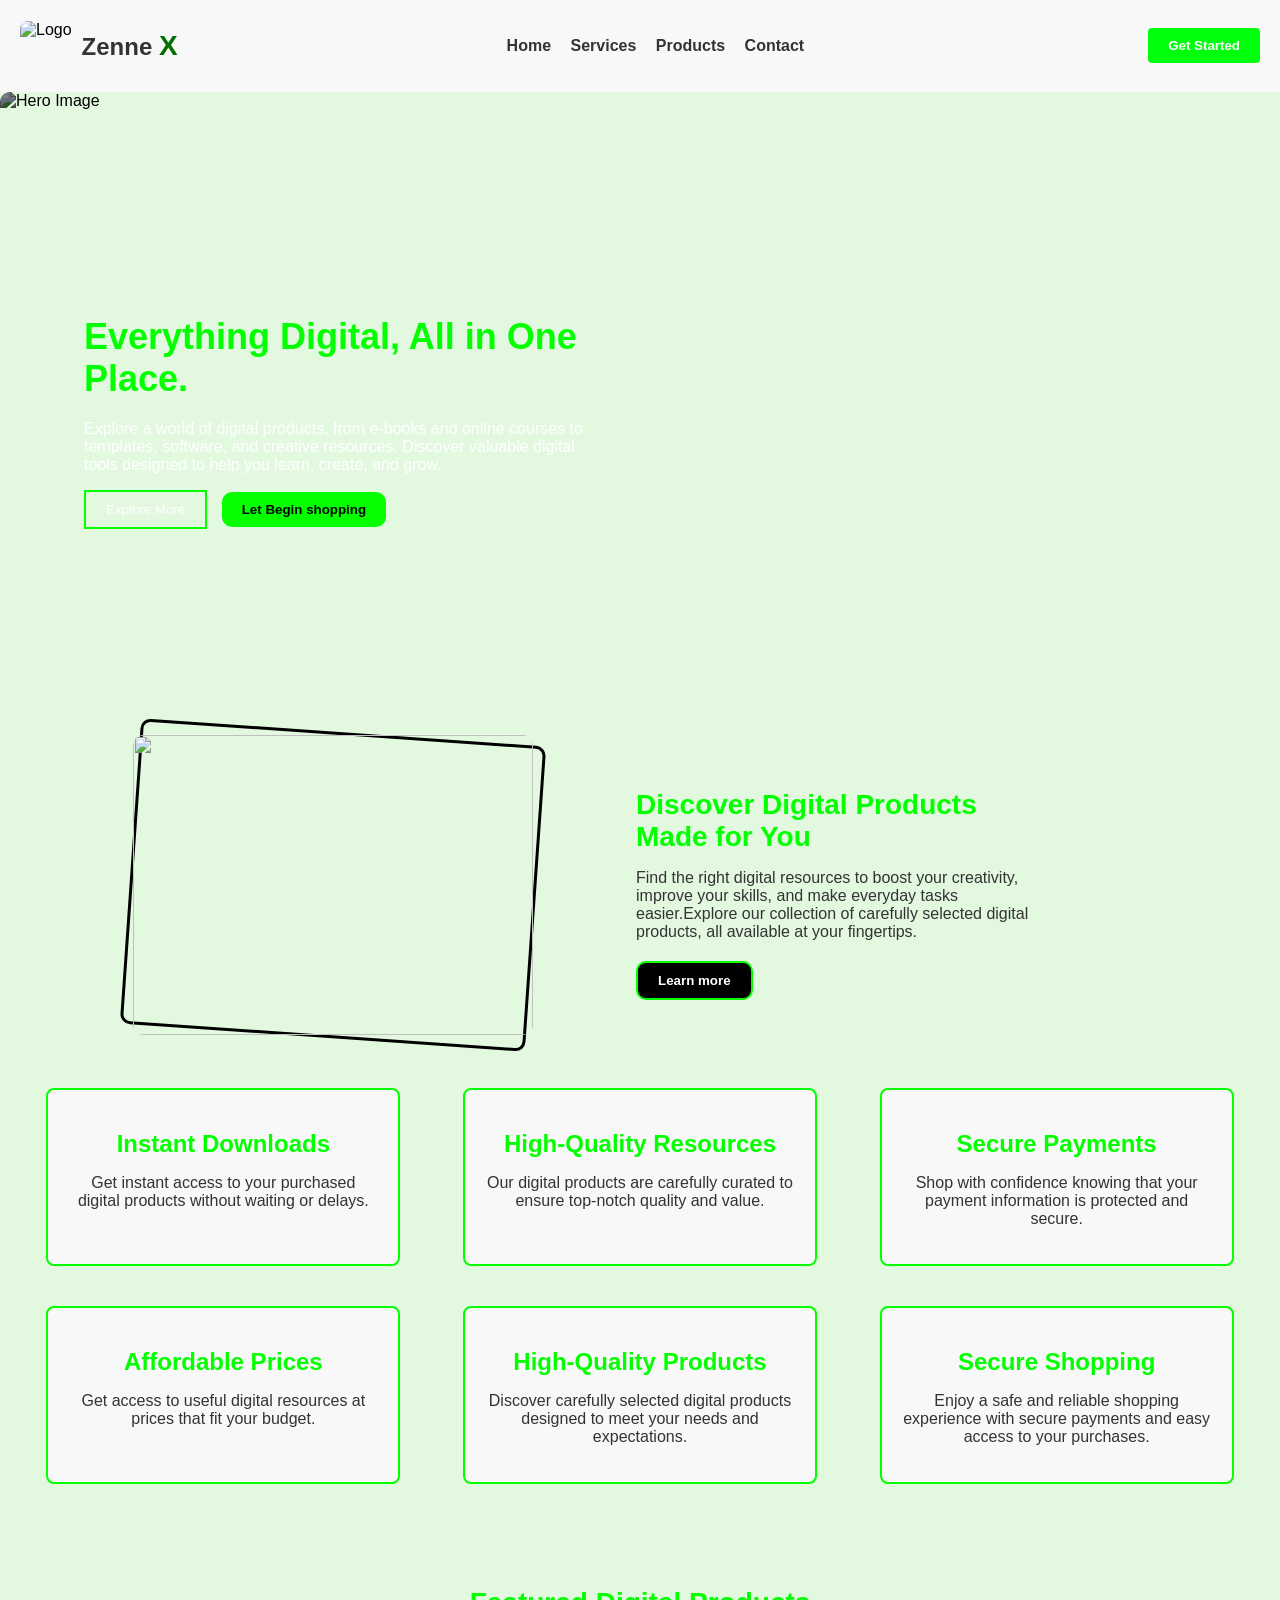
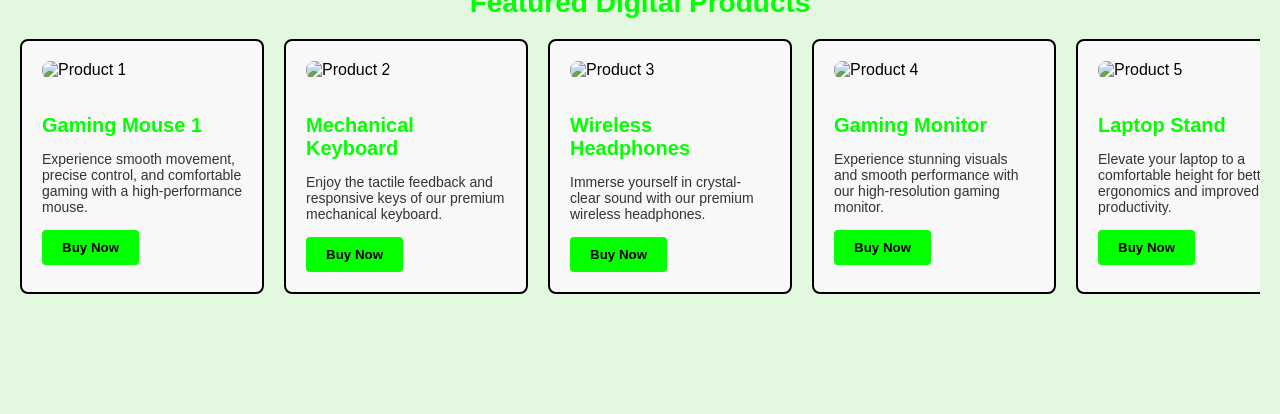
==== index.html @ 00b5488e "Ongoing Project" ====
<!DOCTYPE html>
<html lang="en">
<head>
  <meta charset="UTF-8">
  <meta name="viewport" content="width=device-width, initial-scale=1.0">
  <link rel="stylesheet" href="style.css">
  <title>New Web</title>

</head>
<body>
  <div class="header">
    <div class="logo">
      <img src="images/zennexhub.png" alt="Logo">
      <h2 class="store-name">Zenne <span class="X">X</span></h2>
    </div>
    <div class="links">
      <a href="" class="Home">Home</a>
      <a href="" class="Service">Services</a>
      <a href="" class="Products">Products</a>
      <a href="" class="Contact">Contact</a>
    </div>
    <button class="home-button">Get Started</button>
  </div>

  <div class="hero">
    <div class="hero-img-section">
      <img src="images/hero-image.jpg" alt="Hero Image" class="hero-img">
    </div>
    <div class="hero-content">
      <h1 class="hero-title">
        Everything Digital, All in One Place.
      </h1>
      <p class="hero-description">
        Explore a world of digital products, from e-books and online courses to templates, software, and creative resources. Discover valuable digital tools designed to help you learn, create, and grow.
      </p>
      <button class="hero-button">Explore More</button>
      <button class="hero-btn">Let Begin shopping</button>
    </div>
  </div>


  <div class="second-section">
    <div class="sec-image-div">
      <img src="images/sec-image.jpg" alt="" class="sec-image">
    </div>
    <div class="sec-content">
      <h1 class="sec-head">
        Discover Digital Products Made for You
      </h1>
      <p class="sec-description">
        Find the right digital resources to boost your creativity, improve your skills, and make everyday tasks easier.Explore our collection of carefully selected digital products, all available at your fingertips.
      </p>
      <button class="sec-btn">
        Learn more
      </button>
    </div>
  </div>

  <div class="third-section">
    <div class="boxes">
      <h2 class="box-head">
        Instant Downloads
      </h2>
      <p class="box-descrip">
        Get instant access to your purchased digital products without waiting or delays.
      </p>
    </div>
    <div class="boxes">
      <h2 class="box-head">
        High-Quality Resources
      </h2>
      <p class="box-descrip">
        Our digital products are carefully curated to ensure top-notch quality and value.
      </p>
    </div>
    <div class="boxes">
      <h2 class="box-head">
        Secure Payments
      </h2>
      <p class="box-descrip">
        Shop with confidence knowing that your payment information is protected and secure.
      </p>
    </div>  
  </div>

  <div class="forth-section">
    <div class="boxes">
      <h2 class="box-head">
        Affordable Prices
      </h2>
      <p class="box-descrip">
        Get access to useful digital resources at prices that fit your budget.
      </p>
    </div>
    <div class="boxes">
      <h2 class="box-head">
        High-Quality Products
      </h2>
      <p class="box-descrip">
        Discover carefully selected digital products designed to meet your needs and expectations.
      </p>
    </div>
    <div class="boxes">
      <h2 class="box-head">
        Secure Shopping
      </h2>
      <p class="box-descrip">
        Enjoy a safe and reliable shopping experience with secure payments and easy access to your purchases.  
      </p>
    </div>  
  </div>

  <div class="product-section">
    <h2 class="section-title">Featured Digital Products</h2>
    <div class="product-grid">
      <div class="product-card">
        <img src="images/Gaming mouse.jpg" alt="Product 1" class="product-image">
        <h3 class="product-title">Gaming Mouse 1</h3>
        <p class="product-description">Experience smooth movement, precise control, and comfortable gaming with a high-performance mouse.</p>
        <button class="product-button">Buy Now</button>
      </div>
      <div class="product-card">
        <img src="images/keyboard.jpg" alt="Product 2" class="product-image">
        <h3 class="product-title">Mechanical Keyboard</h3>
        <p class="product-description">Enjoy the tactile feedback and responsive keys of our premium mechanical keyboard.</p>
        <button class="product-button">Buy Now</button>
      </div>
      <div class="product-card">
        <img src="images/hearphone.jpg" alt="Product 3" class="product-image">
        <h3 class="product-title">Wireless Headphones</h3>
        <p class="product-description">Immerse yourself in crystal-clear sound with our premium wireless headphones.</p>
        <button class="product-button">Buy Now</button>
      </div>
      <div class="product-card">
        <img src="images/monitor.jpg" alt="Product 4" class="product-image">
        <h3 class="product-title">Gaming Monitor</h3>
        <p class="product-description">Experience stunning visuals and smooth performance with our high-resolution gaming monitor.</p>
        <button class="product-button">Buy Now</button>
      </div>
      <div class="product-card">
        <img src="images/stand.jpg" alt="Product 5" class="product-image">
        <h3 class="product-title">Laptop Stand</h3>
        <p class="product-description">Elevate your laptop to a comfortable height for better ergonomics and improved productivity.</p>
        <button class="product-button">Buy Now</button>
      </div>
      <div class="product-card">
        <img src="images/flash.jpg" alt="Product 5" class="product-image">
        <h3 class="product-title">USB Flash Drive</h3>
        <p class="product-description">High-speed USB flash drive with ample storage capacity.</p>
        <button class="product-button">Buy Now</button>
      </div>
      <div class="product-card">
        <img src="images/motherboard.jpg" alt="Product 5" class="product-image">
        <h3 class="product-title">Motherboard</h3>
        <p class="product-description">High-quality motherboard with advanced features for optimal performance.</p>
        <button class="product-button">Buy Now</button>
      </div>
    </div>
  </div>

 <!--
  <div class="fifth-section">
    <div class="fith-image-sec">
      <img src="" alt="" class="fifth-img">
    </div>
    <div class="fifth-sec-content">
      <h1 class="fifth-head">

      </h1>
      <p class="fifth-description">

      </p>
      <button class="fifth-button1">
        Contact us
      </button>
      <button class="fifth-button2">
        Request Quotes
      </button>
    </div>
  </div>
-->
</body>
</html>
---- style.css ----
body {
  margin: 0;
  font-family: Arial, sans-serif;
  padding-bottom: 100px;background-color: #e2f9e0
}
.header {
  display: flex;
  justify-content: space-between;
  align-items: center;
  padding: 10px 20px;
  background-color: #f8f8f8;
  flex-wrap: wrap;
}
.logo {
  display: flex;
  align-items: center;
  flex-wrap: wrap;
}
.logo img {
  height: 50px;
  margin-right: 10px;
  border-radius: 8px;
}
.store-name {
  font-size: 24px;
  color: #333;
}
.X {
  color: #037101;
  font-weight: bold;
  font-size: 28px;
}
.links a {
  margin-right: 15px;
  text-decoration: none;
  color: #333;
  font-weight: bold;
}
.home-button {
  padding: 10px 20px;
  background-color: rgb(0, 255, 13);
  color: white;
  border: none;
  border-radius: 4px;
  cursor: pointer;
  transition: all 0.3s ease;
  font-weight: bold;
}
.home-button:hover {
  background-color: #050505;
}
.hero {
  position: relative;
}
.hero-img-section {
  height: 600px;
}
.hero-img {
  width: 100%;
  height: 100%;
  object-fit: cover;
  filter: brightness(50%);
  border-top-left-radius: 10px;
  border-top-right-radius: 10px;
}
.hero-content {
  position: absolute;
  top: 30%;
  left: 5%;
  text-align: center;
  color: white;
  padding: 20px;
  border-radius: 8px;
  text-align: left;
  width: 40%;
}
.hero-title {
  font-size: 36px;
  margin-bottom: 20px;
  color: #04ff00;
}
.hero-button {
  padding: 10px 20px;
  background-color:transparent;
  color: white;
  border: 2px solid #04ff00;
  cursor: pointer;
  transition: all 0.3s ease;
}
.hero-button:hover {
  background-color: #04ff00;
  color: black;
}
.hero-btn {
  padding: 10px 20px;
  background-color: #04ff00;
  color: rgb(3, 3, 3);
  border: none;
  cursor: pointer;
  margin-left: 10px;
  border-radius: 10px;
  font-weight: bold;
  transition: all 0.3s ease;
}
.hero-btn:hover {
  background-color: #ffffff;
  color: black;
  padding: 12px 25px;
  border-radius: 0px;
}
.second-section {
  margin-top: 40px;
  display: flex;
  gap: 100px;
  margin-left: 130px;
  justify-content: start;
  align-items: center;
  flex-wrap: wrap;
}
.sec-image-div {
  border: 3px solid #000000;
  border-radius: 10px;
  height: 300px;
  transform: rotate(4deg);
}
.sec-image {
  width: 400px;
  height: 300px;
  border-radius: 10px;
  transform: rotate(-4deg);
}
.sec-image-div:hover {
  transform: rotate(0deg);
  transition: all 0.3s ease;
}
.sec-image:hover {
  transform: rotate(0deg);
  transition: all 0.3s ease;
}
.sec-content {
  max-width: 400px;
}
.sec-head {
  font-size: 28px;
  margin-bottom: 15px;
  color: #04ff00;
}
.sec-description {
  font-size: 16px;
  margin-bottom: 20px;
  color: #333;
}
.sec-btn {
  padding: 10px 20px;
  background-color: #000000;
  color: white;
  border: 2px solid #04ff00;
  cursor: pointer;
  border-radius: 10px;
  font-weight: bold;
  transition: all 0.3s ease;
}
.sec-btn:hover {
  background-color: #04ff00;
  color: black;
}
.third-section, .forth-section {
  display: flex;
  justify-content: space-around;
  margin-top: 30px;
  margin-bottom: 0px;
  padding: 20px;
  gap: 10px;
}
.forth-section {
  margin-top: 0px;
}
.boxes {
  width: 25%;
  padding: 20px;
  background-color: #f8f8f8;
  border-radius: 8px;
  text-align: center;
  transition: all 0.3s ease;
  border: 2px solid #04ff00;
}
.boxes:hover {
  transform: translateY(-5px);
  box-shadow: 0 4px 8px rgba(0, 0, 0, 0.1);
}
.box-head {
  font-size: 24px;
  margin-bottom: 10px;
  color: #04ff00;
}
.box-descrip {
  font-size: 16px;
  color: #333;
}
.product-section {
  margin-top: 40px;
  padding: 20px;
}
.section-title {
  font-size: 28px;
  margin-bottom: 20px;
  color: #04ff00;
  text-align: center;
}
.product-grid {
  display: flex;
  gap: 20px;
  overflow-x: auto;
}
.product-card {
  flex: 0 0 200px;
  background-color: #f8f8f8;
  padding: 20px;
  border-radius: 8px;
  text-align: left;
  transition: all 0.3s ease;
  border: 2px solid #000000;
}
.product-card:hover {
  transform: translateX(-5px);
  box-shadow: 0 4px 8px rgba(0, 0, 0, 0.1);
}
.product-image {
  width: 100%;
  height: 200px;
  object-fit: cover;
  border-radius: 8px;
  margin-bottom: 15px;
}
.product-title {
  font-size: 20px;
  margin-bottom: 10px;
  color: #04ff00;
}
.product-description {
  font-size: 14px;
  margin-bottom: 15px;
  color: #333;
}
.product-button {
  padding: 10px 20px;
  background-color: #04ff00;
  color: black;
  border: none;
  cursor: pointer;
  border-radius: 4px;
  font-weight: bold;
  transition: all 0.3s ease;
}
.product-button:hover {
  background-color: #ffffff;
  color: black;
  padding: 12px 25px;
  border-radius: 0px;
}
.product-button:active {
  transform: scale(0.95);
} 


@media (max-width: 700px){
  .logo{
    margin-left: 25%;
  }
  .links{
    margin-left: 8%;
  }
  .home-button{
    margin-top: 10px;
    margin-left: 35%;
  }
  .hero-img-section{
    height: 600px;
  }
  .hero-content {
  top: 8%;
  left: 5%;
  width: 55%;
  }
  .hero-btn{
    margin-top: 10px;
    margin-left: 0px;
  }
  .second-section{
    margin-left: 30px;
    gap: 20px;
    margin-top: 40px;
  }  
  .sec-image-div, .sec-image{
    width: 330px;
  }
  .third-section, .forth-section{
    display: flex;
    flex-direction: column;
  }
  .boxes{
    width: 250px;
    margin-left: 10%;
  }
}
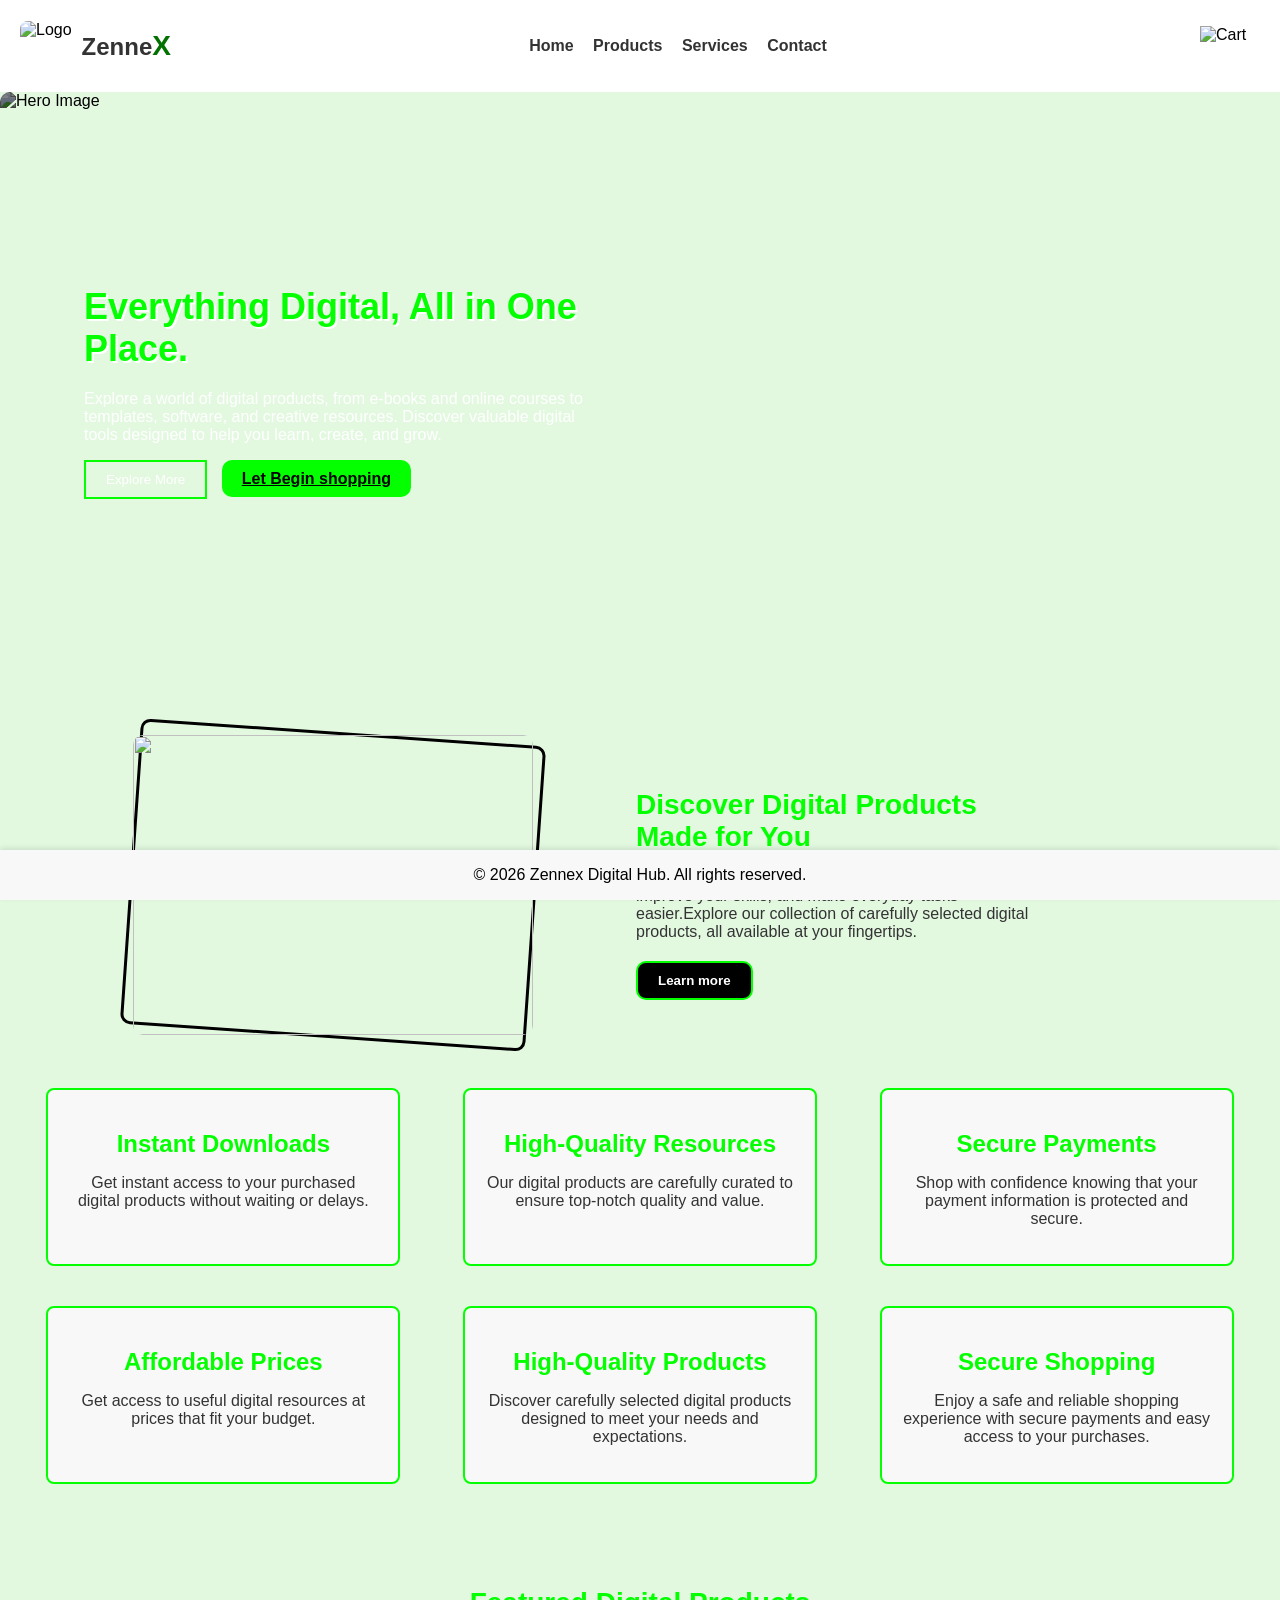
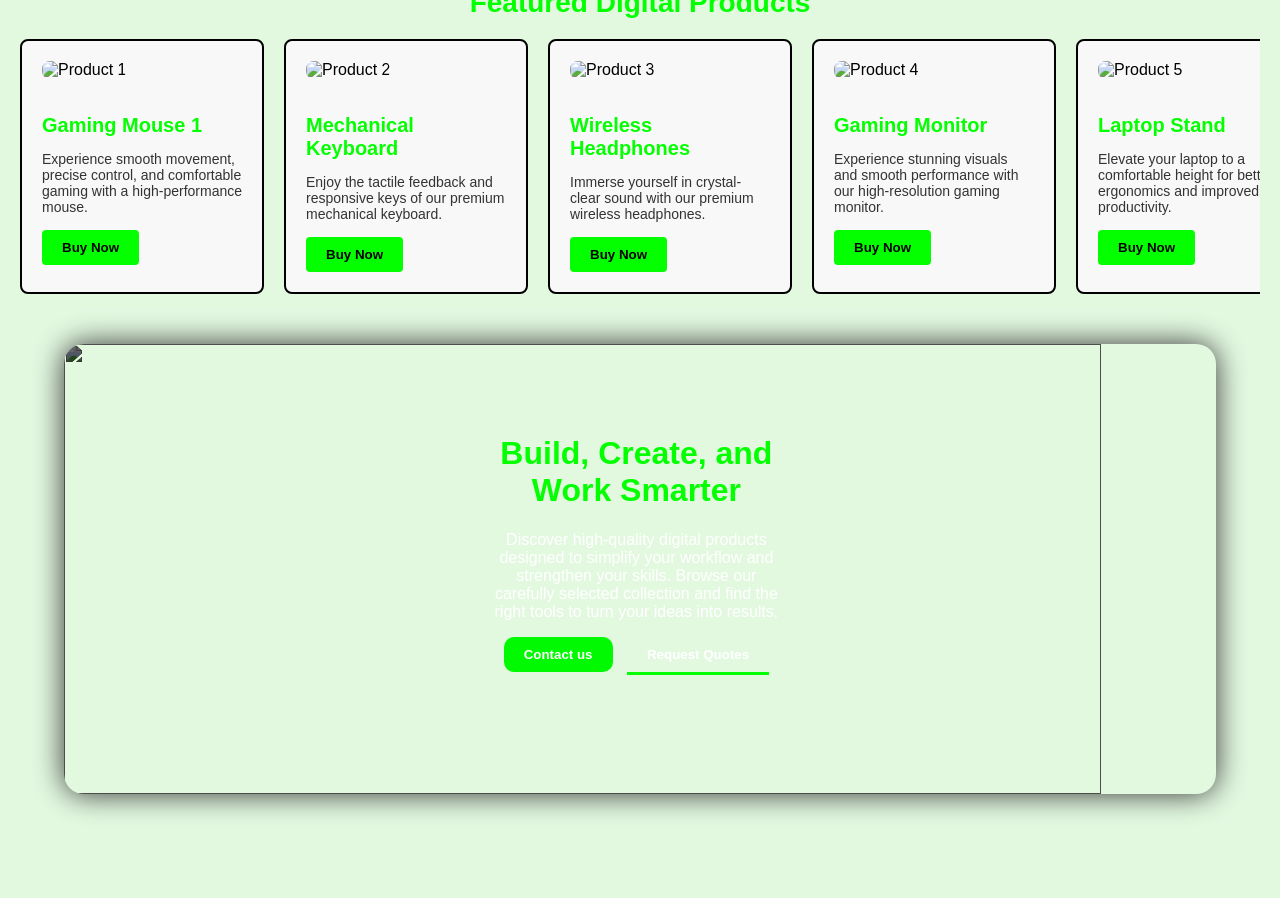
==== commit 5a3ff92a: "creation of the product page" ====
--- a/index.html
+++ b/index.html
@@ -10,16 +10,16 @@
 <body>
   <div class="header">
     <div class="logo">
-      <img src="images/zennexhub.png" alt="Logo">
-      <h2 class="store-name">Zenne <span class="X">X</span></h2>
+      <img href="index.html" src="images/zennexhub.png" alt="Logo">
+      <h2 class="store-name">Zenne<span class="X">X</span></h2>
     </div>
     <div class="links">
-      <a href="" class="Home">Home</a>
+      <a href="index.html" class="Home">Home</a>
+      <a href="products.html" class="Products">Products</a>
       <a href="" class="Service">Services</a>
-      <a href="" class="Products">Products</a>
       <a href="" class="Contact">Contact</a>
     </div>
-    <button class="home-button">Get Started</button>
+    <img class="cartlogo" src="images/cartlogo.jpg" alt="Cart">
   </div>
 
   <div class="hero">
@@ -34,7 +34,7 @@
         Explore a world of digital products, from e-books and online courses to templates, software, and creative resources. Discover valuable digital tools designed to help you learn, create, and grow.
       </p>
       <button class="hero-button">Explore More</button>
-      <button class="hero-btn">Let Begin shopping</button>
+      <a href="products.html" class="hero-btn">Let Begin shopping</a>
     </div>
   </div>
 
@@ -158,17 +158,17 @@
     </div>
   </div>
 
- <!--
+
   <div class="fifth-section">
     <div class="fith-image-sec">
-      <img src="" alt="" class="fifth-img">
+      <img src="images/Gaming mouse.jpg" alt="" class="fifth-img">
     </div>
     <div class="fifth-sec-content">
       <h1 class="fifth-head">
-
+        Build, Create, and Work Smarter 
       </h1>
       <p class="fifth-description">
-
+        Discover high-quality digital products designed to simplify your workflow and strengthen your skills. Browse our carefully selected collection and find the right tools to turn your ideas into results.
       </p>
       <button class="fifth-button1">
         Contact us
@@ -178,6 +178,10 @@
       </button>
     </div>
   </div>
--->
+
+  <footer>
+    <p>&copy; 2026 Zennex Digital Hub. All rights reserved.</p>
+  </footer>
+
 </body>
 </html>
--- a/style.css
+++ b/style.css
@@ -1,29 +1,33 @@
 body {
   margin: 0;
   font-family: Arial, sans-serif;
-  padding-bottom: 100px;background-color: #e2f9e0
+  padding-bottom: 100px;background-color: #e2f9e0;
+  box-sizing: border-box;
 }
 .header {
   display: flex;
   justify-content: space-between;
   align-items: center;
   padding: 10px 20px;
-  background-color: #f8f8f8;
+  background-color: #ffffff;
   flex-wrap: wrap;
 }
 .logo {
   display: flex;
   align-items: center;
   flex-wrap: wrap;
+  cursor: pointer;
 }
 .logo img {
   height: 50px;
   margin-right: 10px;
   border-radius: 8px;
+  cursor: pointer;
 }
 .store-name {
   font-size: 24px;
   color: #333;
+  cursor: pointer;
 }
 .X {
   color: #037101;
@@ -35,16 +39,22 @@
   text-decoration: none;
   color: #333;
   font-weight: bold;
-}
-.home-button {
-  padding: 10px 20px;
-  background-color: rgb(0, 255, 13);
-  color: white;
-  border: none;
-  border-radius: 4px;
-  cursor: pointer;
-  transition: all 0.3s ease;
-  font-weight: bold;
+  transition: all 0.3s ease;
+}
+.links a:hover{
+  border-bottom: 3px solid rgb(15, 255, 15);
+  padding-bottom: 3px;
+}
+.cartlogo {
+  height: 40px;
+  margin-right: 10px;
+  cursor: pointer;
+  width: 50px;
+}
+.cartlogo:hover {
+  transform: scale(1.1);
+  transition: all 0.3s ease;
+  border:#000000  2px solid;
 }
 .home-button:hover {
   background-color: #050505;
@@ -65,7 +75,7 @@
 }
 .hero-content {
   position: absolute;
-  top: 30%;
+  top: 25%;
   left: 5%;
   text-align: center;
   color: white;
@@ -78,6 +88,7 @@
   font-size: 36px;
   margin-bottom: 20px;
   color: #04ff00;
+  text-shadow: 2px 2px white;
 }
 .hero-button {
   padding: 10px 20px;
@@ -86,6 +97,7 @@
   border: 2px solid #04ff00;
   cursor: pointer;
   transition: all 0.3s ease;
+  text-decoration: none;
 }
 .hero-button:hover {
   background-color: #04ff00;
@@ -261,12 +273,82 @@
 .product-button:active {
   transform: scale(0.95);
 } 
+.fifth-section{
+  position: relative;
+  margin-top: 30px;
+}
+.fifth-img{
+  width: 90%;
+  height: 450px;
+  margin-left: 5%;
+  border-radius: 20px;
+  filter: brightness(40%);
+  box-shadow: 0 0 30px gray;
+}
+.fifth-sec-content{
+  position: absolute;
+  top: 70px;
+  left: 38%;
+  width: 300px;
+  color: white;
+  text-align: center;
+}
+.fifth-button1{
+  padding: 10px 20px;
+  background-color: rgb(1, 250, 1);
+  font-weight: bolder;
+  color: white;
+  border: none;
+  border-radius: 10px;
+  transition: all 0.3s ease;
+}
+.fifth-button1:hover{
+  background-color: black;
+  padding: 15px 25px;
+}
+.fifth-head{
+  color: #04ff00;
+}
+.fifth-button2{
+  padding: 10px 20px;
+  background-color: transparent;
+  color: white;
+  font-weight: bold;
+  border-bottom: 3px solid rgb(4, 255, 4);
+  border-top: none;
+  border-left: none;
+  border-right: none;
+  margin-left: 10px;
+  transition: all 0.3s ease;
+}
+.fifth-button2:hover{
+  background-color: rgb(4, 236, 4);
+  color: black;
+}
+footer {
+  background-color: #f8f8f8;
+  text-align: center;
+  position: fixed;
+  bottom: 0;
+  width: 100%;
+  box-shadow: 0 -2px 5px rgba(0, 0, 0, 0.1);
+}
 
 
 @media (max-width: 700px){
   .logo{
     margin-left: 25%;
   }
+  .cartlogo{
+    position: absolute;
+    right: 10px;
+    top: 20px;
+    width: 60px;
+    height: 50px;
+  }
+  .header{
+    position: relative;
+  }
   .links{
     margin-left: 8%;
   }
@@ -285,6 +367,9 @@
   .hero-btn{
     margin-top: 10px;
     margin-left: 0px;
+    padding: 10px 20px;
+    display: block;
+    text-decoration: none;
   }
   .second-section{
     margin-left: 30px;
@@ -302,4 +387,8 @@
     width: 250px;
     margin-left: 10%;
   }
-}
+  .fifth-sec-content{
+    left: 40px;
+  }
+
+}
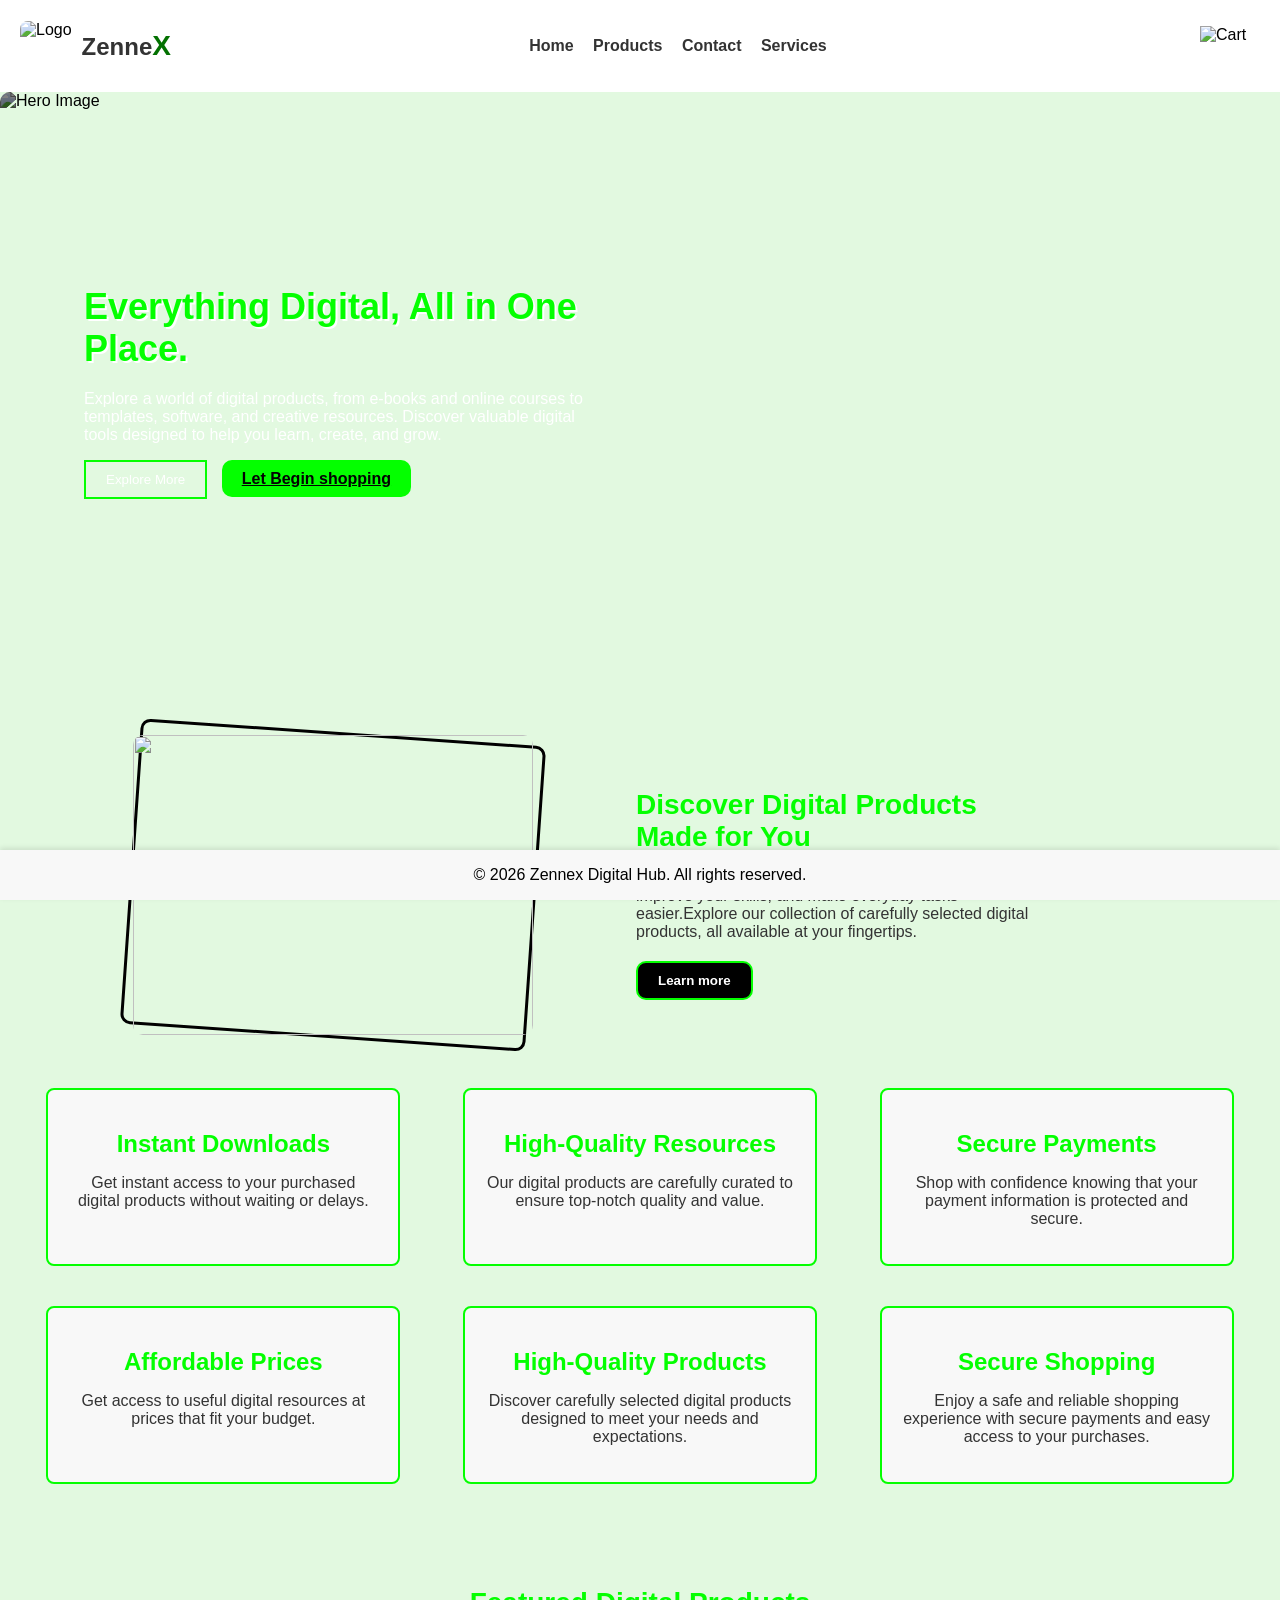
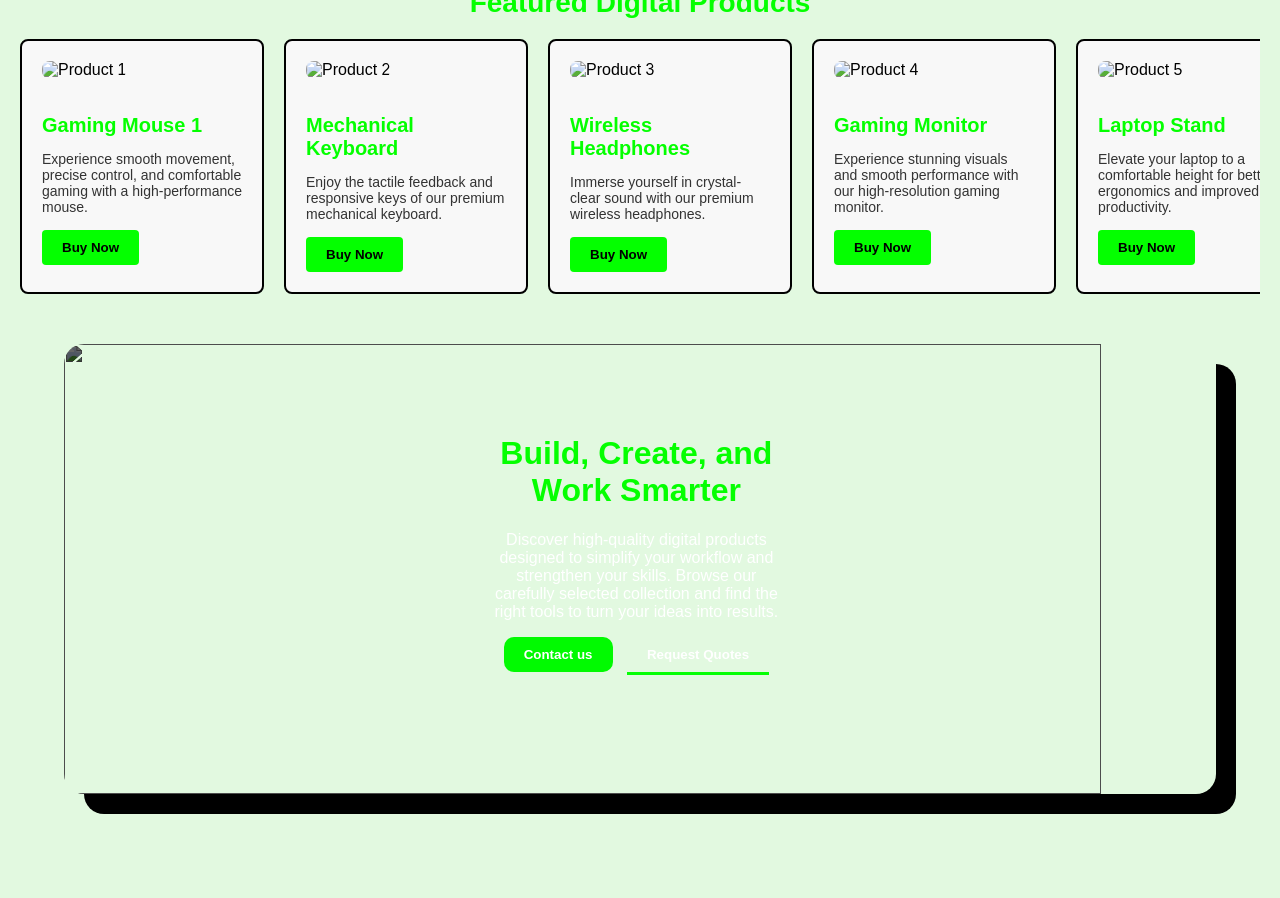
==== commit 09137f28: "Add files via upload" ====
--- a/index.html
+++ b/index.html
@@ -1,187 +1,207 @@
-<!DOCTYPE html>
+<!doctype html>
 <html lang="en">
-<head>
-  <meta charset="UTF-8">
-  <meta name="viewport" content="width=device-width, initial-scale=1.0">
-  <link rel="stylesheet" href="style.css">
-  <title>New Web</title>
-
-</head>
-<body>
-  <div class="header">
-    <div class="logo">
-      <img href="index.html" src="images/zennexhub.png" alt="Logo">
-      <h2 class="store-name">Zenne<span class="X">X</span></h2>
-    </div>
-    <div class="links">
-      <a href="index.html" class="Home">Home</a>
-      <a href="products.html" class="Products">Products</a>
-      <a href="" class="Service">Services</a>
-      <a href="" class="Contact">Contact</a>
-    </div>
-    <img class="cartlogo" src="images/cartlogo.jpg" alt="Cart">
-  </div>
-
-  <div class="hero">
-    <div class="hero-img-section">
-      <img src="images/hero-image.jpg" alt="Hero Image" class="hero-img">
-    </div>
-    <div class="hero-content">
-      <h1 class="hero-title">
-        Everything Digital, All in One Place.
-      </h1>
-      <p class="hero-description">
-        Explore a world of digital products, from e-books and online courses to templates, software, and creative resources. Discover valuable digital tools designed to help you learn, create, and grow.
-      </p>
-      <button class="hero-button">Explore More</button>
-      <a href="products.html" class="hero-btn">Let Begin shopping</a>
-    </div>
-  </div>
-
-
-  <div class="second-section">
-    <div class="sec-image-div">
-      <img src="images/sec-image.jpg" alt="" class="sec-image">
-    </div>
-    <div class="sec-content">
-      <h1 class="sec-head">
-        Discover Digital Products Made for You
-      </h1>
-      <p class="sec-description">
-        Find the right digital resources to boost your creativity, improve your skills, and make everyday tasks easier.Explore our collection of carefully selected digital products, all available at your fingertips.
-      </p>
-      <button class="sec-btn">
-        Learn more
-      </button>
-    </div>
-  </div>
-
-  <div class="third-section">
-    <div class="boxes">
-      <h2 class="box-head">
-        Instant Downloads
-      </h2>
-      <p class="box-descrip">
-        Get instant access to your purchased digital products without waiting or delays.
-      </p>
-    </div>
-    <div class="boxes">
-      <h2 class="box-head">
-        High-Quality Resources
-      </h2>
-      <p class="box-descrip">
-        Our digital products are carefully curated to ensure top-notch quality and value.
-      </p>
-    </div>
-    <div class="boxes">
-      <h2 class="box-head">
-        Secure Payments
-      </h2>
-      <p class="box-descrip">
-        Shop with confidence knowing that your payment information is protected and secure.
-      </p>
-    </div>  
-  </div>
-
-  <div class="forth-section">
-    <div class="boxes">
-      <h2 class="box-head">
-        Affordable Prices
-      </h2>
-      <p class="box-descrip">
-        Get access to useful digital resources at prices that fit your budget.
-      </p>
-    </div>
-    <div class="boxes">
-      <h2 class="box-head">
-        High-Quality Products
-      </h2>
-      <p class="box-descrip">
-        Discover carefully selected digital products designed to meet your needs and expectations.
-      </p>
-    </div>
-    <div class="boxes">
-      <h2 class="box-head">
-        Secure Shopping
-      </h2>
-      <p class="box-descrip">
-        Enjoy a safe and reliable shopping experience with secure payments and easy access to your purchases.  
-      </p>
-    </div>  
-  </div>
-
-  <div class="product-section">
-    <h2 class="section-title">Featured Digital Products</h2>
-    <div class="product-grid">
-      <div class="product-card">
-        <img src="images/Gaming mouse.jpg" alt="Product 1" class="product-image">
-        <h3 class="product-title">Gaming Mouse 1</h3>
-        <p class="product-description">Experience smooth movement, precise control, and comfortable gaming with a high-performance mouse.</p>
-        <button class="product-button">Buy Now</button>
-      </div>
-      <div class="product-card">
-        <img src="images/keyboard.jpg" alt="Product 2" class="product-image">
-        <h3 class="product-title">Mechanical Keyboard</h3>
-        <p class="product-description">Enjoy the tactile feedback and responsive keys of our premium mechanical keyboard.</p>
-        <button class="product-button">Buy Now</button>
-      </div>
-      <div class="product-card">
-        <img src="images/hearphone.jpg" alt="Product 3" class="product-image">
-        <h3 class="product-title">Wireless Headphones</h3>
-        <p class="product-description">Immerse yourself in crystal-clear sound with our premium wireless headphones.</p>
-        <button class="product-button">Buy Now</button>
-      </div>
-      <div class="product-card">
-        <img src="images/monitor.jpg" alt="Product 4" class="product-image">
-        <h3 class="product-title">Gaming Monitor</h3>
-        <p class="product-description">Experience stunning visuals and smooth performance with our high-resolution gaming monitor.</p>
-        <button class="product-button">Buy Now</button>
-      </div>
-      <div class="product-card">
-        <img src="images/stand.jpg" alt="Product 5" class="product-image">
-        <h3 class="product-title">Laptop Stand</h3>
-        <p class="product-description">Elevate your laptop to a comfortable height for better ergonomics and improved productivity.</p>
-        <button class="product-button">Buy Now</button>
-      </div>
-      <div class="product-card">
-        <img src="images/flash.jpg" alt="Product 5" class="product-image">
-        <h3 class="product-title">USB Flash Drive</h3>
-        <p class="product-description">High-speed USB flash drive with ample storage capacity.</p>
-        <button class="product-button">Buy Now</button>
-      </div>
-      <div class="product-card">
-        <img src="images/motherboard.jpg" alt="Product 5" class="product-image">
-        <h3 class="product-title">Motherboard</h3>
-        <p class="product-description">High-quality motherboard with advanced features for optimal performance.</p>
-        <button class="product-button">Buy Now</button>
-      </div>
-    </div>
-  </div>
-
-
-  <div class="fifth-section">
-    <div class="fith-image-sec">
-      <img src="images/Gaming mouse.jpg" alt="" class="fifth-img">
-    </div>
-    <div class="fifth-sec-content">
-      <h1 class="fifth-head">
-        Build, Create, and Work Smarter 
-      </h1>
-      <p class="fifth-description">
-        Discover high-quality digital products designed to simplify your workflow and strengthen your skills. Browse our carefully selected collection and find the right tools to turn your ideas into results.
-      </p>
-      <button class="fifth-button1">
-        Contact us
-      </button>
-      <button class="fifth-button2">
-        Request Quotes
-      </button>
-    </div>
-  </div>
-
-  <footer>
-    <p>&copy; 2026 Zennex Digital Hub. All rights reserved.</p>
-  </footer>
-
-</body>
-</html>+  <head>
+    <meta charset="UTF-8" />
+    <meta name="viewport" content="width=device-width, initial-scale=1.0" />
+    <link rel="stylesheet" href="style.css" />
+    <title>ZenneX</title>
+  </head>
+  <body>
+    <div class="header">
+      <div class="logo">
+        <img href="index.html" src="images/zennexhub.png" alt="Logo" />
+        <h2 class="store-name">Zenne<span class="X">X</span></h2>
+      </div>
+      <div class="links">
+        <a href="index.html" class="Home">Home</a>
+        <a href="products.html" class="Products">Products</a>
+        <a href="contact.html" class="Contact">Contact</a>
+        <a href="services.html" class="Service">Services</a>
+        
+      </div>
+      <img class="cartlogo" src="images/cartlogo.jpg" alt="Cart" />
+    </div>
+
+    <div class="hero">
+      <div class="hero-img-section">
+        <img src="images/hero-image.jpg" alt="Hero Image" class="hero-img" />
+      </div>
+      <div class="hero-content">
+        <h1 class="hero-title">Everything Digital, All in One Place.</h1>
+        <p class="hero-description">
+          Explore a world of digital products, from e-books and online courses
+          to templates, software, and creative resources. Discover valuable
+          digital tools designed to help you learn, create, and grow.
+        </p>
+        <button class="hero-button">Explore More</button>
+        <a href="products.html" class="hero-btn">Let Begin shopping</a>
+      </div>
+    </div>
+
+    <div class="second-section">
+      <div class="sec-image-div">
+        <img src="images/sec-image.jpg" alt="" class="sec-image" />
+      </div>
+      <div class="sec-content">
+        <h1 class="sec-head">Discover Digital Products Made for You</h1>
+        <p class="sec-description">
+          Find the right digital resources to boost your creativity, improve
+          your skills, and make everyday tasks easier.Explore our collection of
+          carefully selected digital products, all available at your fingertips.
+        </p>
+        <button class="sec-btn">Learn more</button>
+      </div>
+    </div>
+
+    <div class="third-section">
+      <div class="boxes">
+        <h2 class="box-head">Instant Downloads</h2>
+        <p class="box-descrip">
+          Get instant access to your purchased digital products without waiting
+          or delays.
+        </p>
+      </div>
+      <div class="boxes">
+        <h2 class="box-head">High-Quality Resources</h2>
+        <p class="box-descrip">
+          Our digital products are carefully curated to ensure top-notch quality
+          and value.
+        </p>
+      </div>
+      <div class="boxes">
+        <h2 class="box-head">Secure Payments</h2>
+        <p class="box-descrip">
+          Shop with confidence knowing that your payment information is
+          protected and secure.
+        </p>
+      </div>
+    </div>
+
+    <div class="forth-section">
+      <div class="boxes">
+        <h2 class="box-head">Affordable Prices</h2>
+        <p class="box-descrip">
+          Get access to useful digital resources at prices that fit your budget.
+        </p>
+      </div>
+      <div class="boxes">
+        <h2 class="box-head">High-Quality Products</h2>
+        <p class="box-descrip">
+          Discover carefully selected digital products designed to meet your
+          needs and expectations.
+        </p>
+      </div>
+      <div class="boxes">
+        <h2 class="box-head">Secure Shopping</h2>
+        <p class="box-descrip">
+          Enjoy a safe and reliable shopping experience with secure payments and
+          easy access to your purchases.
+        </p>
+      </div>
+    </div>
+
+    <div class="product-section">
+      <h2 class="section-title">Featured Digital Products</h2>
+      <div class="product-grid">
+        <div class="product-card">
+          <img
+            src="images/Gaming mouse.jpg"
+            alt="Product 1"
+            class="product-image"
+          />
+          <h3 class="product-title">Gaming Mouse 1</h3>
+          <p class="product-description">
+            Experience smooth movement, precise control, and comfortable gaming
+            with a high-performance mouse.
+          </p>
+          <button class="product-button">Buy Now</button>
+        </div>
+        <div class="product-card">
+          <img
+            src="images/keyboard.jpg"
+            alt="Product 2"
+            class="product-image"
+          />
+          <h3 class="product-title">Mechanical Keyboard</h3>
+          <p class="product-description">
+            Enjoy the tactile feedback and responsive keys of our premium
+            mechanical keyboard.
+          </p>
+          <button class="product-button">Buy Now</button>
+        </div>
+        <div class="product-card">
+          <img
+            src="images/hearphone.jpg"
+            alt="Product 3"
+            class="product-image"
+          />
+          <h3 class="product-title">Wireless Headphones</h3>
+          <p class="product-description">
+            Immerse yourself in crystal-clear sound with our premium wireless
+            headphones.
+          </p>
+          <button class="product-button">Buy Now</button>
+        </div>
+        <div class="product-card">
+          <img src="images/monitor.jpg" alt="Product 4" class="product-image" />
+          <h3 class="product-title">Gaming Monitor</h3>
+          <p class="product-description">
+            Experience stunning visuals and smooth performance with our
+            high-resolution gaming monitor.
+          </p>
+          <button class="product-button">Buy Now</button>
+        </div>
+        <div class="product-card">
+          <img src="images/stand.jpg" alt="Product 5" class="product-image" />
+          <h3 class="product-title">Laptop Stand</h3>
+          <p class="product-description">
+            Elevate your laptop to a comfortable height for better ergonomics
+            and improved productivity.
+          </p>
+          <button class="product-button">Buy Now</button>
+        </div>
+        <div class="product-card">
+          <img src="images/flash.jpg" alt="Product 5" class="product-image" />
+          <h3 class="product-title">USB Flash Drive</h3>
+          <p class="product-description">
+            High-speed USB flash drive with ample storage capacity.
+          </p>
+          <button class="product-button">Buy Now</button>
+        </div>
+        <div class="product-card">
+          <img
+            src="images/motherboard.jpg"
+            alt="Product 5"
+            class="product-image"
+          />
+          <h3 class="product-title">Motherboard</h3>
+          <p class="product-description">
+            High-quality motherboard with advanced features for optimal
+            performance.
+          </p>
+          <button class="product-button">Buy Now</button>
+        </div>
+      </div>
+    </div>
+
+    <div class="fifth-section">
+      <div class="fith-image-sec">
+        <img src="images/Gaming mouse.jpg" alt="" class="fifth-img" />
+      </div>
+      <div class="fifth-sec-content">
+        <h1 class="fifth-head">Build, Create, and Work Smarter</h1>
+        <p class="fifth-description">
+          Discover high-quality digital products designed to simplify your
+          workflow and strengthen your skills. Browse our carefully selected
+          collection and find the right tools to turn your ideas into results.
+        </p>
+        <button class="fifth-button1">Contact us</button>
+        <button class="fifth-button2">Request Quotes</button>
+      </div>
+    </div>
+
+    <footer>
+      <p>&copy; 2026 Zennex Digital Hub. All rights reserved.</p>
+    </footer>
+  </body>
+</html>
--- a/style.css
+++ b/style.css
@@ -1,7 +1,8 @@
 body {
   margin: 0;
   font-family: Arial, sans-serif;
-  padding-bottom: 100px;background-color: #e2f9e0;
+  padding-bottom: 100px;
+  background-color: #e2f9e0;
   box-sizing: border-box;
 }
 .header {
@@ -41,7 +42,7 @@
   font-weight: bold;
   transition: all 0.3s ease;
 }
-.links a:hover{
+.links a:hover {
   border-bottom: 3px solid rgb(15, 255, 15);
   padding-bottom: 3px;
 }
@@ -54,7 +55,7 @@
 .cartlogo:hover {
   transform: scale(1.1);
   transition: all 0.3s ease;
-  border:#000000  2px solid;
+  border: #000000 2px solid;
 }
 .home-button:hover {
   background-color: #050505;
@@ -92,7 +93,7 @@
 }
 .hero-button {
   padding: 10px 20px;
-  background-color:transparent;
+  background-color: transparent;
   color: white;
   border: 2px solid #04ff00;
   cursor: pointer;
@@ -176,7 +177,8 @@
   background-color: #04ff00;
   color: black;
 }
-.third-section, .forth-section {
+.third-section,
+.forth-section {
   display: flex;
   justify-content: space-around;
   margin-top: 30px;
@@ -272,20 +274,20 @@
 }
 .product-button:active {
   transform: scale(0.95);
-} 
-.fifth-section{
+}
+.fifth-section {
   position: relative;
   margin-top: 30px;
 }
-.fifth-img{
+.fifth-img {
   width: 90%;
   height: 450px;
   margin-left: 5%;
   border-radius: 20px;
   filter: brightness(40%);
-  box-shadow: 0 0 30px gray;
-}
-.fifth-sec-content{
+  box-shadow: 20px 20px rgb(0, 0, 0);
+}
+.fifth-sec-content {
   position: absolute;
   top: 70px;
   left: 38%;
@@ -293,7 +295,7 @@
   color: white;
   text-align: center;
 }
-.fifth-button1{
+.fifth-button1 {
   padding: 10px 20px;
   background-color: rgb(1, 250, 1);
   font-weight: bolder;
@@ -302,14 +304,14 @@
   border-radius: 10px;
   transition: all 0.3s ease;
 }
-.fifth-button1:hover{
+.fifth-button1:hover {
   background-color: black;
   padding: 15px 25px;
 }
-.fifth-head{
-  color: #04ff00;
-}
-.fifth-button2{
+.fifth-head {
+  color: #04ff00;
+}
+.fifth-button2 {
   padding: 10px 20px;
   background-color: transparent;
   color: white;
@@ -321,7 +323,7 @@
   margin-left: 10px;
   transition: all 0.3s ease;
 }
-.fifth-button2:hover{
+.fifth-button2:hover {
   background-color: rgb(4, 236, 4);
   color: black;
 }
@@ -334,61 +336,61 @@
   box-shadow: 0 -2px 5px rgba(0, 0, 0, 0.1);
 }
 
-
-@media (max-width: 700px){
-  .logo{
+@media (max-width: 700px) {
+  .logo {
     margin-left: 25%;
   }
-  .cartlogo{
+  .cartlogo {
     position: absolute;
     right: 10px;
     top: 20px;
     width: 60px;
     height: 50px;
   }
-  .header{
+  .header {
     position: relative;
   }
-  .links{
+  .links {
     margin-left: 8%;
   }
-  .home-button{
+  .home-button {
     margin-top: 10px;
     margin-left: 35%;
   }
-  .hero-img-section{
+  .hero-img-section {
     height: 600px;
   }
   .hero-content {
-  top: 8%;
-  left: 5%;
-  width: 55%;
-  }
-  .hero-btn{
+    top: 8%;
+    left: 5%;
+    width: 55%;
+  }
+  .hero-btn {
     margin-top: 10px;
     margin-left: 0px;
     padding: 10px 20px;
     display: block;
     text-decoration: none;
   }
-  .second-section{
+  .second-section {
     margin-left: 30px;
     gap: 20px;
     margin-top: 40px;
-  }  
-  .sec-image-div, .sec-image{
+  }
+  .sec-image-div,
+  .sec-image {
     width: 330px;
   }
-  .third-section, .forth-section{
+  .third-section,
+  .forth-section {
     display: flex;
     flex-direction: column;
   }
-  .boxes{
+  .boxes {
     width: 250px;
     margin-left: 10%;
   }
-  .fifth-sec-content{
+  .fifth-sec-content {
     left: 40px;
   }
-
-}
+}
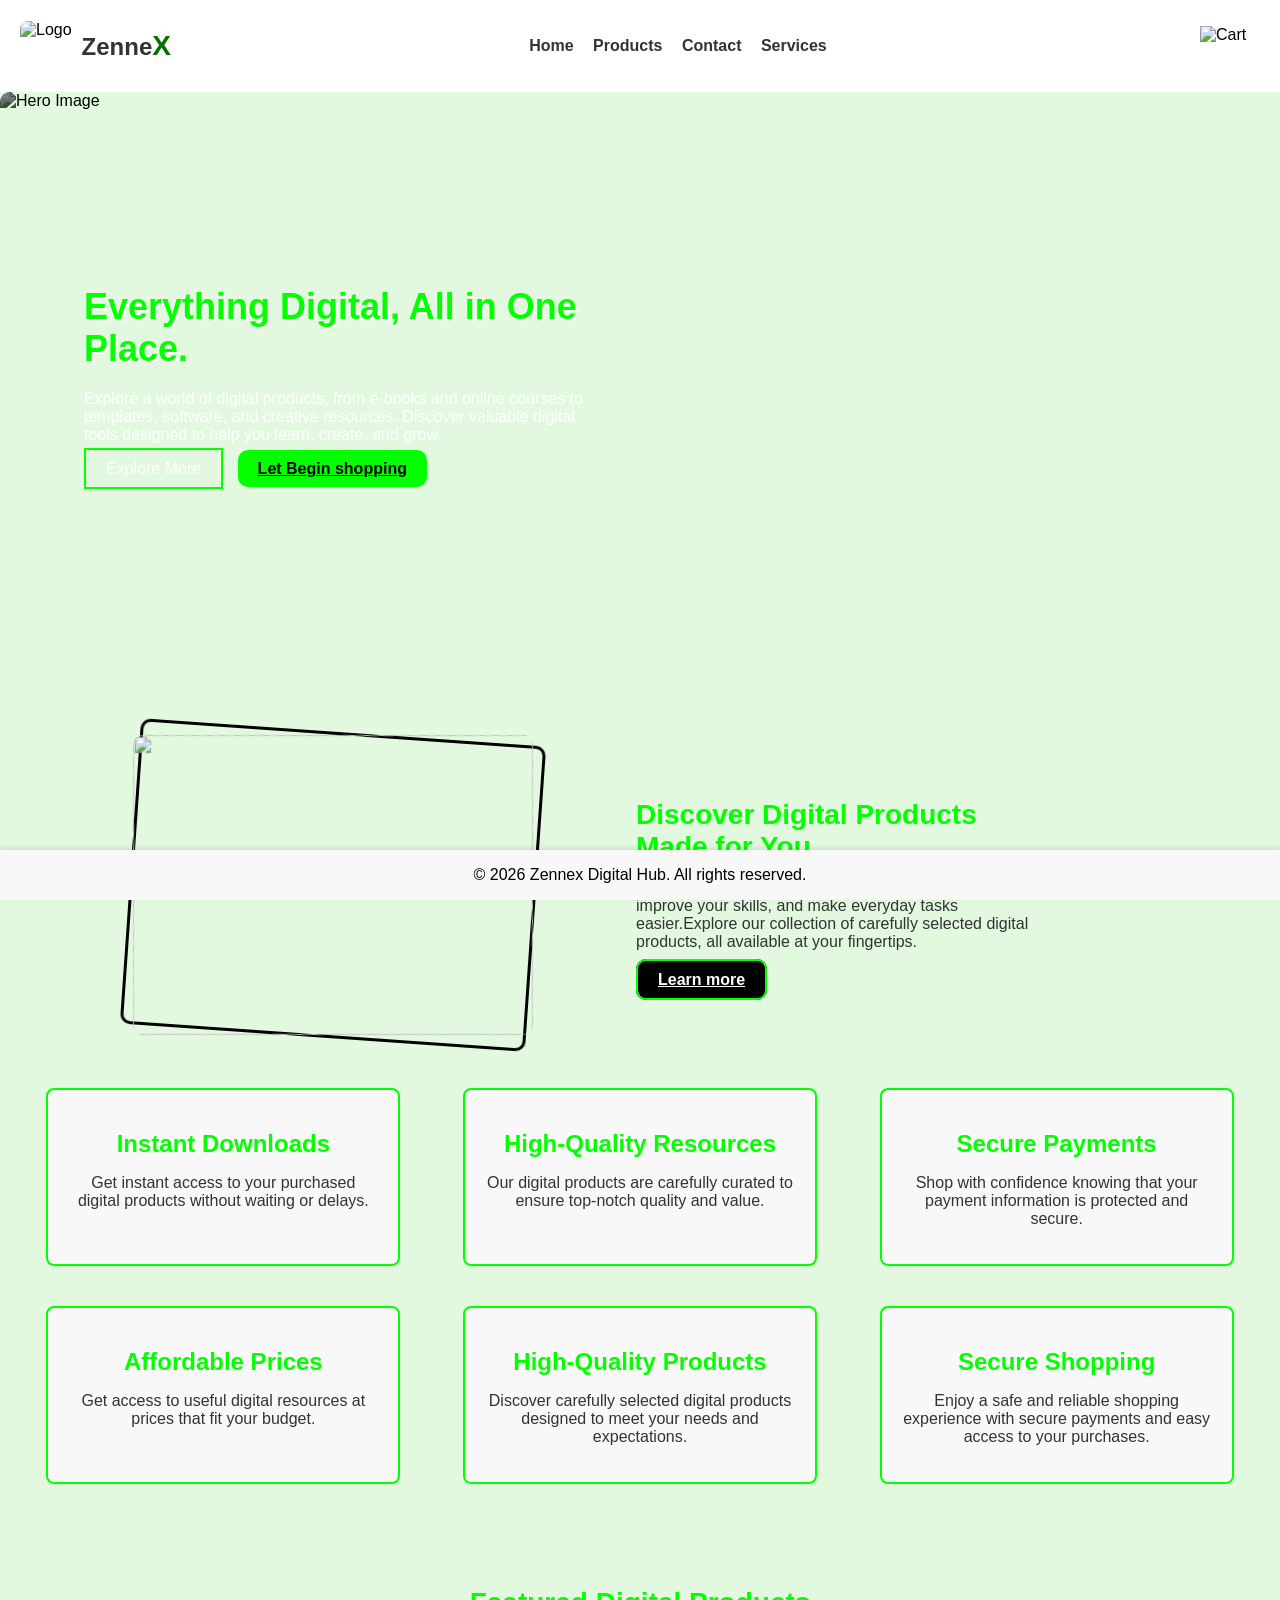
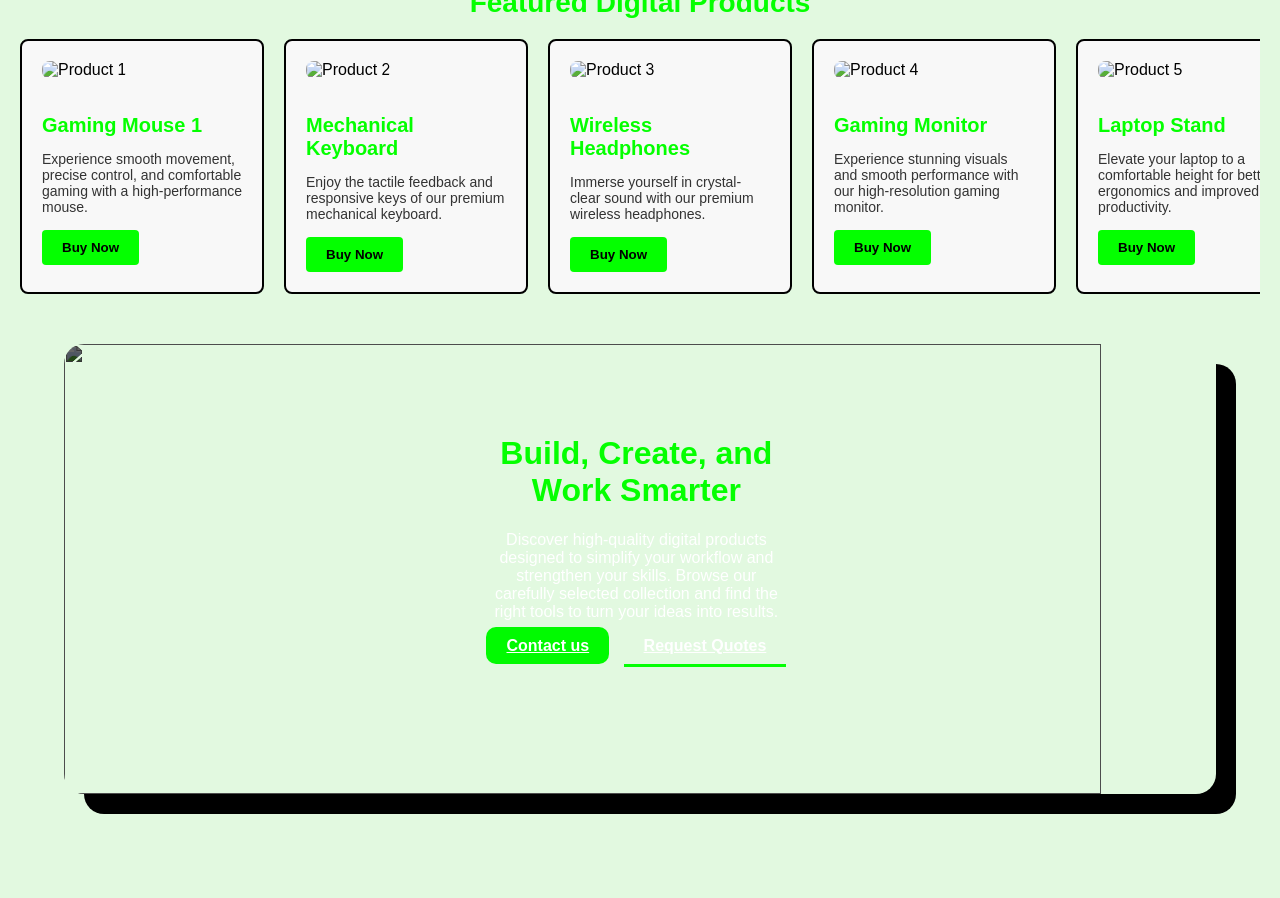
==== commit 1b3bc2a4: "Add files via upload" ====
--- a/index.html
+++ b/index.html
@@ -16,8 +16,7 @@
         <a href="index.html" class="Home">Home</a>
         <a href="products.html" class="Products">Products</a>
         <a href="contact.html" class="Contact">Contact</a>
-        <a href="services.html" class="Service">Services</a>
-        
+        <a href="service.html" class="Service">Services</a>
       </div>
       <img class="cartlogo" src="images/cartlogo.jpg" alt="Cart" />
     </div>
@@ -33,7 +32,7 @@
           to templates, software, and creative resources. Discover valuable
           digital tools designed to help you learn, create, and grow.
         </p>
-        <button class="hero-button">Explore More</button>
+        <a href="service.html" class="hero-button">Explore More</a>
         <a href="products.html" class="hero-btn">Let Begin shopping</a>
       </div>
     </div>
@@ -49,7 +48,7 @@
           your skills, and make everyday tasks easier.Explore our collection of
           carefully selected digital products, all available at your fingertips.
         </p>
-        <button class="sec-btn">Learn more</button>
+        <a href="service.html" class="sec-btn">Learn more</a>
       </div>
     </div>
 
@@ -195,8 +194,8 @@
           workflow and strengthen your skills. Browse our carefully selected
           collection and find the right tools to turn your ideas into results.
         </p>
-        <button class="fifth-button1">Contact us</button>
-        <button class="fifth-button2">Request Quotes</button>
+        <a href="contact.html" class="fifth-button1">Contact us</a>
+        <a href="service.html" class="fifth-button2">Request Quotes</a>
       </div>
     </div>
 
--- a/style.css
+++ b/style.css
@@ -84,6 +84,17 @@
   border-radius: 8px;
   text-align: left;
   width: 40%;
+  animation: fadeIn 2s ease-in-out forwards;
+}
+@keyframes fadeIn {
+  from {
+    opacity: 0;
+    transform: translateX(-50px);
+  }
+  to {
+    opacity: 1;
+    transform: translateX(0);
+  }
 }
 .hero-title {
   font-size: 36px;
@@ -152,6 +163,17 @@
 }
 .sec-content {
   max-width: 400px;
+  animation: fadeIn 10s ease-in-out forwards;
+}
+@keyframes fadeIn {
+  from {
+    opacity: 0;
+    transform: translateY(50px);
+  }
+  to {
+    opacity: 1;
+    transform: translateY(0);
+  }
 }
 .sec-head {
   font-size: 28px;
@@ -302,11 +324,10 @@
   color: white;
   border: none;
   border-radius: 10px;
-  transition: all 0.3s ease;
+  transition: all 0.3s ease;;
 }
 .fifth-button1:hover {
   background-color: black;
-  padding: 15px 25px;
 }
 .fifth-head {
   color: #04ff00;
